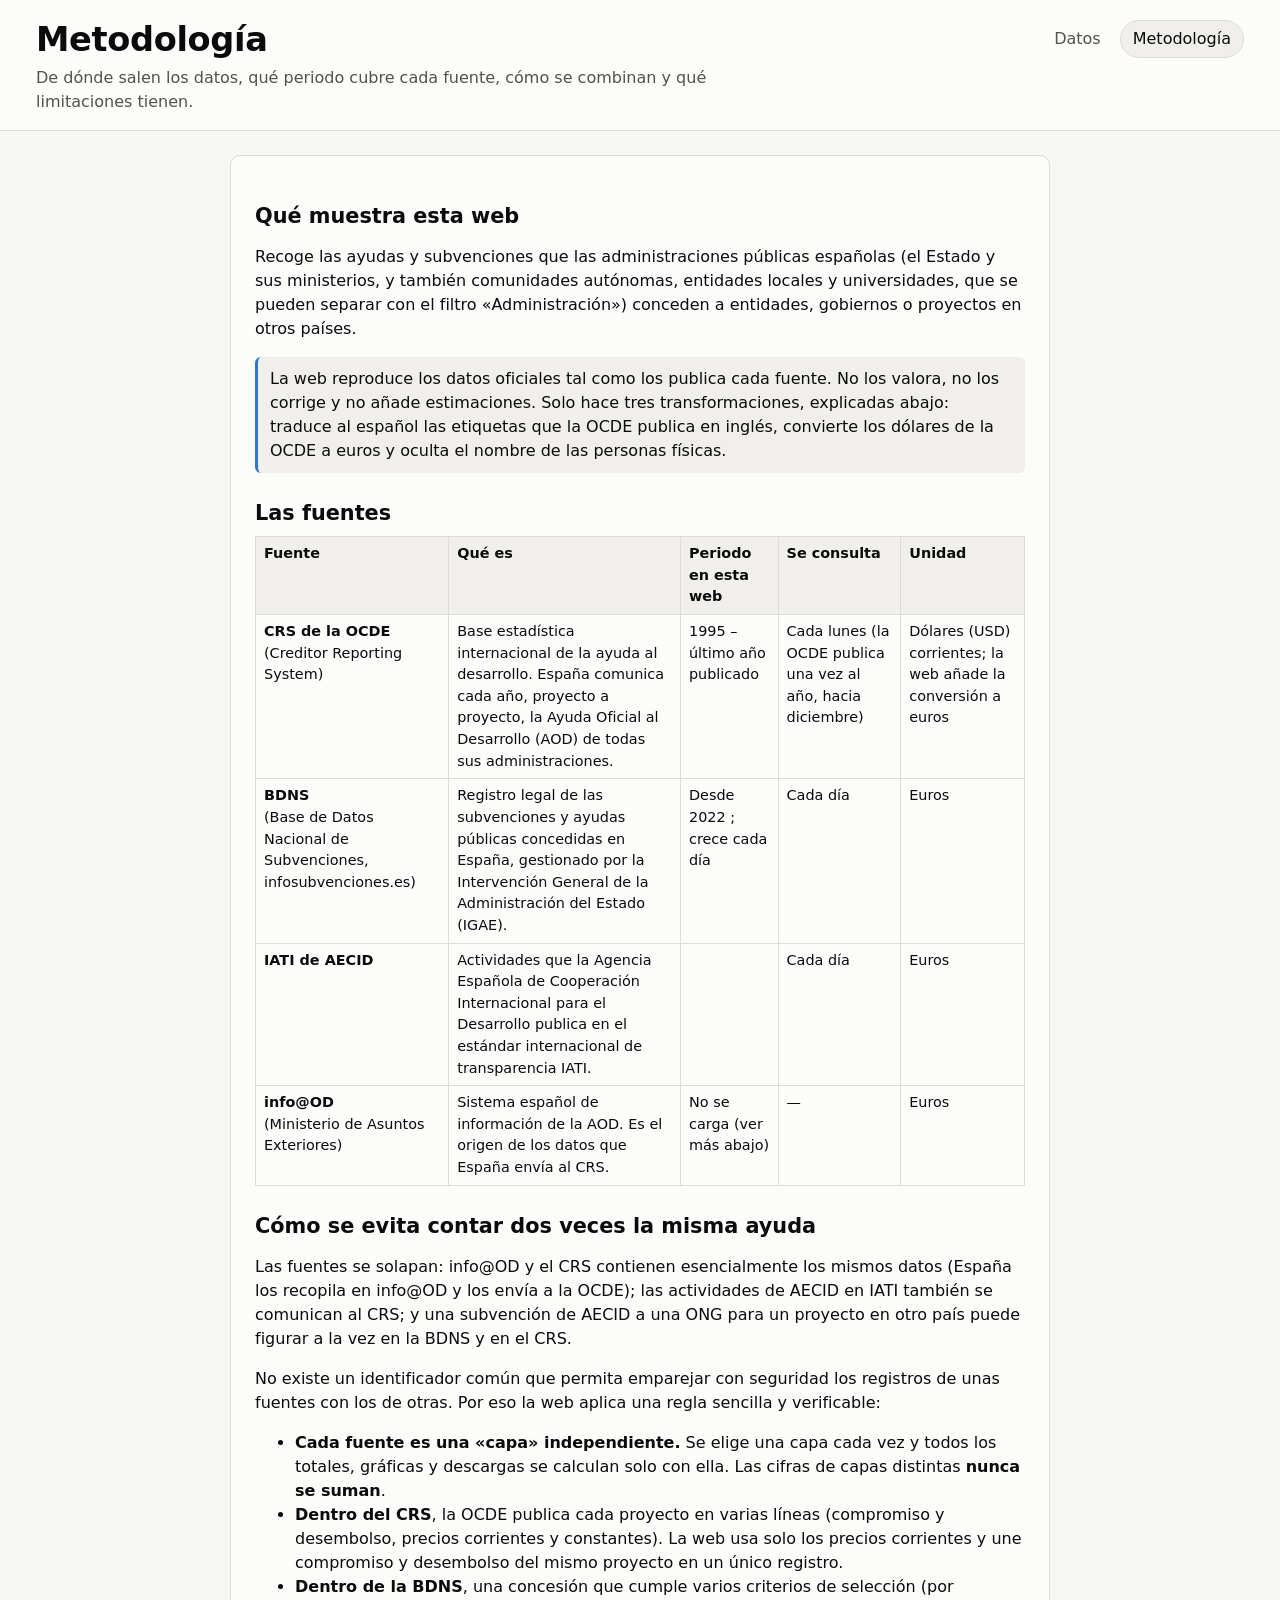
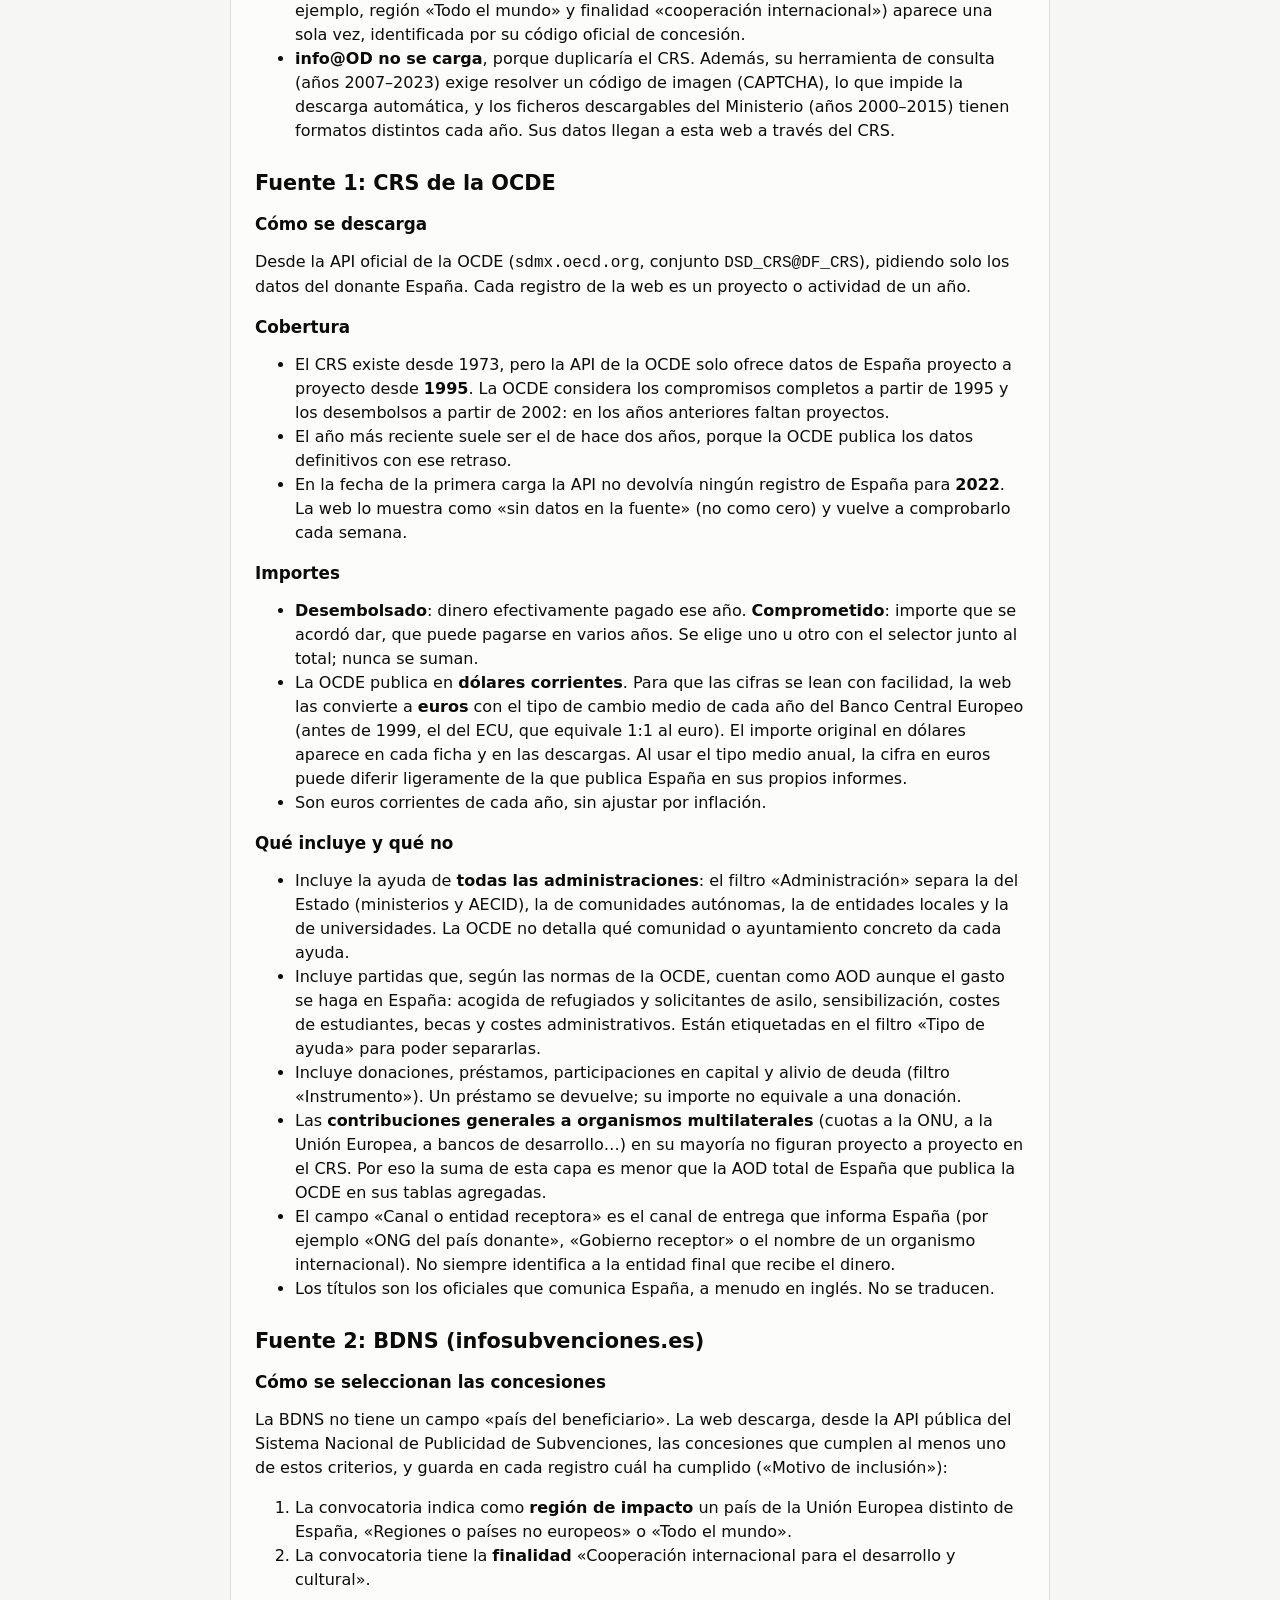
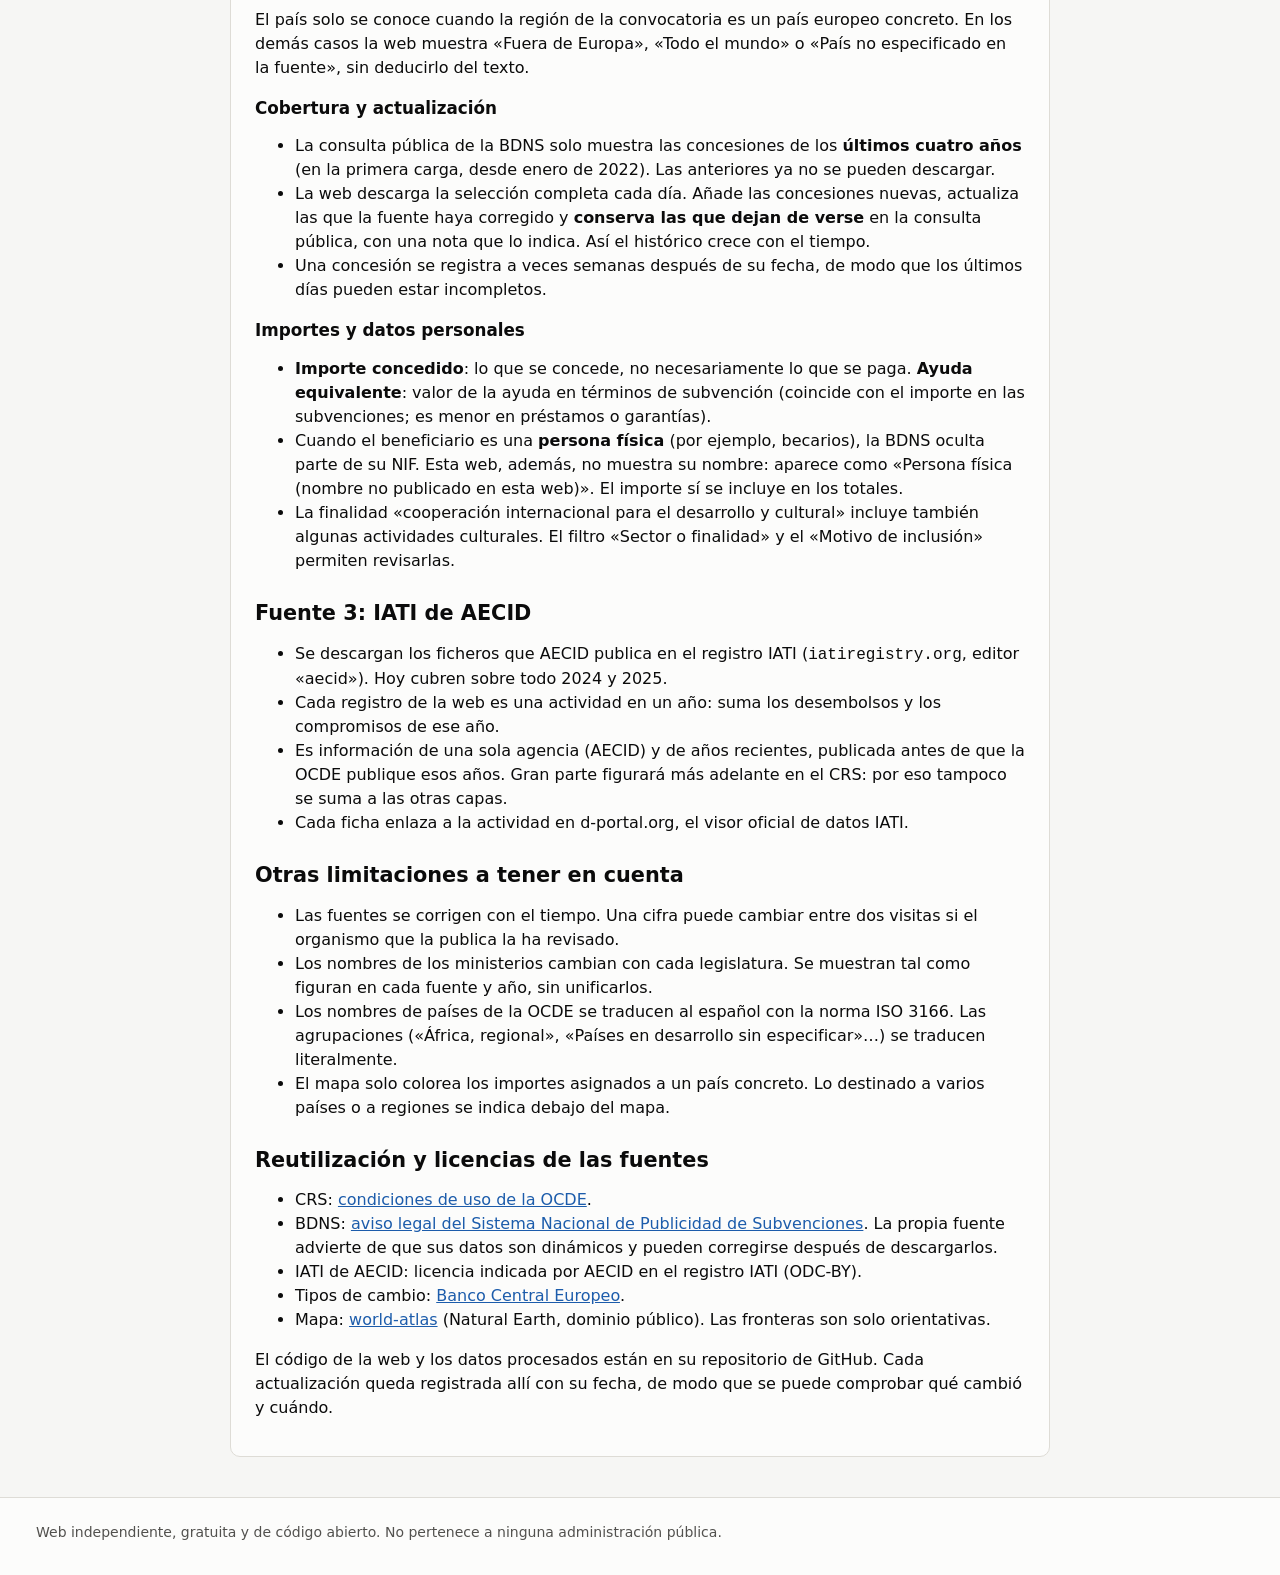
==== metodologia.html @ aa45805e "Web: página principal con filtros, gráficas, mapa, fichas y descargas; página de metodología" ====
<!doctype html>
<html lang="es">
<head>
<meta charset="utf-8">
<meta name="viewport" content="width=device-width, initial-scale=1">
<title>Metodología · Ayudas de España al exterior</title>
<meta name="description" content="De dónde salen los datos, qué periodo cubre cada fuente, cómo se combinan sin contar dos veces y cuáles son sus limitaciones.">
<link rel="icon" href="data:image/svg+xml,%3Csvg xmlns='http://www.w3.org/2000/svg' viewBox='0 0 32 32'%3E%3Ccircle cx='16' cy='16' r='14' fill='none' stroke='%232a78d6' stroke-width='3'/%3E%3Cpath d='M2 16h28M16 2c5 5 5 23 0 28M16 2c-5 5-5 23 0 28' fill='none' stroke='%232a78d6' stroke-width='2'/%3E%3C/svg%3E">
<link rel="stylesheet" href="assets/style.css">
</head>
<body>
<header class="site-header">
  <div class="wrap header-row">
    <div>
      <h1>Metodología</h1>
      <p class="subtitle">De dónde salen los datos, qué periodo cubre cada fuente, cómo se combinan y qué limitaciones tienen.</p>
    </div>
    <nav class="top-nav" aria-label="Secciones">
      <a href="index.html">Datos</a>
      <a href="metodologia.html" aria-current="page">Metodología</a>
    </nav>
  </div>
</header>

<main class="wrap">
<article class="doc">

<h2>Qué muestra esta web</h2>
<p>Recoge las ayudas y subvenciones que las administraciones públicas españolas (el Estado y sus ministerios, y también comunidades autónomas, entidades locales y universidades, que se pueden separar con el filtro «Administración») conceden a entidades, gobiernos o proyectos en otros países.</p>
<p class="callout">La web reproduce los datos oficiales tal como los publica cada fuente. No los valora, no los corrige y no añade estimaciones. Solo hace tres transformaciones, explicadas abajo: traduce al español las etiquetas que la OCDE publica en inglés, convierte los dólares de la OCDE a euros y oculta el nombre de las personas físicas.</p>

<h2>Las fuentes</h2>
<table>
  <thead><tr><th>Fuente</th><th>Qué es</th><th>Periodo en esta web</th><th>Se consulta</th><th>Unidad</th></tr></thead>
  <tbody>
    <tr><td><strong>CRS de la OCDE</strong><br>(Creditor Reporting System)</td><td>Base estadística internacional de la ayuda al desarrollo. España comunica cada año, proyecto a proyecto, la Ayuda Oficial al Desarrollo (AOD) de todas sus administraciones.</td><td>1995 – último año publicado <span data-cov="aod"></span></td><td>Cada lunes (la OCDE publica una vez al año, hacia diciembre)</td><td>Dólares (USD) corrientes; la web añade la conversión a euros</td></tr>
    <tr><td><strong>BDNS</strong><br>(Base de Datos Nacional de Subvenciones, infosubvenciones.es)</td><td>Registro legal de las subvenciones y ayudas públicas concedidas en España, gestionado por la Intervención General de la Administración del Estado (IGAE).</td><td>Desde 2022 <span data-cov="bdns"></span>; crece cada día</td><td>Cada día</td><td>Euros</td></tr>
    <tr><td><strong>IATI de AECID</strong></td><td>Actividades que la Agencia Española de Cooperación Internacional para el Desarrollo publica en el estándar internacional de transparencia IATI.</td><td><span data-cov="iati"></span></td><td>Cada día</td><td>Euros</td></tr>
    <tr><td><strong>info@OD</strong><br>(Ministerio de Asuntos Exteriores)</td><td>Sistema español de información de la AOD. Es el origen de los datos que España envía al CRS.</td><td>No se carga (ver más abajo)</td><td>—</td><td>Euros</td></tr>
  </tbody>
</table>
<div id="cobertura"></div>

<h2>Cómo se evita contar dos veces la misma ayuda</h2>
<p>Las fuentes se solapan: info@OD y el CRS contienen esencialmente los mismos datos (España los recopila en info@OD y los envía a la OCDE); las actividades de AECID en IATI también se comunican al CRS; y una subvención de AECID a una ONG para un proyecto en otro país puede figurar a la vez en la BDNS y en el CRS.</p>
<p>No existe un identificador común que permita emparejar con seguridad los registros de unas fuentes con los de otras. Por eso la web aplica una regla sencilla y verificable:</p>
<ul>
  <li><strong>Cada fuente es una «capa» independiente.</strong> Se elige una capa cada vez y todos los totales, gráficas y descargas se calculan solo con ella. Las cifras de capas distintas <strong>nunca se suman</strong>.</li>
  <li><strong>Dentro del CRS</strong>, la OCDE publica cada proyecto en varias líneas (compromiso y desembolso, precios corrientes y constantes). La web usa solo los precios corrientes y une compromiso y desembolso del mismo proyecto en un único registro.</li>
  <li><strong>Dentro de la BDNS</strong>, una concesión que cumple varios criterios de selección (por ejemplo, región «Todo el mundo» y finalidad «cooperación internacional») aparece una sola vez, identificada por su código oficial de concesión.</li>
  <li><strong>info@OD no se carga</strong>, porque duplicaría el CRS. Además, su herramienta de consulta (años 2007–2023) exige resolver un código de imagen (CAPTCHA), lo que impide la descarga automática, y los ficheros descargables del Ministerio (años 2000–2015) tienen formatos distintos cada año. Sus datos llegan a esta web a través del CRS.</li>
</ul>

<h2>Fuente 1: CRS de la OCDE</h2>
<h3>Cómo se descarga</h3>
<p>Desde la API oficial de la OCDE (<code>sdmx.oecd.org</code>, conjunto <code>DSD_CRS@DF_CRS</code>), pidiendo solo los datos del donante España. Cada registro de la web es un proyecto o actividad de un año.</p>
<h3>Cobertura</h3>
<ul>
  <li>El CRS existe desde 1973, pero la API de la OCDE solo ofrece datos de España proyecto a proyecto desde <strong>1995</strong>. La OCDE considera los compromisos completos a partir de 1995 y los desembolsos a partir de 2002: en los años anteriores faltan proyectos.</li>
  <li>El año más reciente suele ser el de hace dos años, porque la OCDE publica los datos definitivos con ese retraso.</li>
  <li>En la fecha de la primera carga la API no devolvía ningún registro de España para <strong>2022</strong>. La web lo muestra como «sin datos en la fuente» (no como cero) y vuelve a comprobarlo cada semana.</li>
</ul>
<h3>Importes</h3>
<ul>
  <li><strong>Desembolsado</strong>: dinero efectivamente pagado ese año. <strong>Comprometido</strong>: importe que se acordó dar, que puede pagarse en varios años. Se elige uno u otro con el selector junto al total; nunca se suman.</li>
  <li>La OCDE publica en <strong>dólares corrientes</strong>. Para que las cifras se lean con facilidad, la web las convierte a <strong>euros</strong> con el tipo de cambio medio de cada año del Banco Central Europeo (antes de 1999, el del ECU, que equivale 1:1 al euro). El importe original en dólares aparece en cada ficha y en las descargas. Al usar el tipo medio anual, la cifra en euros puede diferir ligeramente de la que publica España en sus propios informes.</li>
  <li>Son euros corrientes de cada año, sin ajustar por inflación.</li>
</ul>
<h3>Qué incluye y qué no</h3>
<ul>
  <li>Incluye la ayuda de <strong>todas las administraciones</strong>: el filtro «Administración» separa la del Estado (ministerios y AECID), la de comunidades autónomas, la de entidades locales y la de universidades. La OCDE no detalla qué comunidad o ayuntamiento concreto da cada ayuda.</li>
  <li>Incluye partidas que, según las normas de la OCDE, cuentan como AOD aunque el gasto se haga en España: acogida de refugiados y solicitantes de asilo, sensibilización, costes de estudiantes, becas y costes administrativos. Están etiquetadas en el filtro «Tipo de ayuda» para poder separarlas.</li>
  <li>Incluye donaciones, préstamos, participaciones en capital y alivio de deuda (filtro «Instrumento»). Un préstamo se devuelve; su importe no equivale a una donación.</li>
  <li>Las <strong>contribuciones generales a organismos multilaterales</strong> (cuotas a la ONU, a la Unión Europea, a bancos de desarrollo…) en su mayoría no figuran proyecto a proyecto en el CRS. Por eso la suma de esta capa es menor que la AOD total de España que publica la OCDE en sus tablas agregadas.</li>
  <li>El campo «Canal o entidad receptora» es el canal de entrega que informa España (por ejemplo «ONG del país donante», «Gobierno receptor» o el nombre de un organismo internacional). No siempre identifica a la entidad final que recibe el dinero.</li>
  <li>Los títulos son los oficiales que comunica España, a menudo en inglés. No se traducen.</li>
</ul>

<h2>Fuente 2: BDNS (infosubvenciones.es)</h2>
<h3>Cómo se seleccionan las concesiones</h3>
<p>La BDNS no tiene un campo «país del beneficiario». La web descarga, desde la API pública del Sistema Nacional de Publicidad de Subvenciones, las concesiones que cumplen al menos uno de estos criterios, y guarda en cada registro cuál ha cumplido («Motivo de inclusión»):</p>
<ol>
  <li>La convocatoria indica como <strong>región de impacto</strong> un país de la Unión Europea distinto de España, «Regiones o países no europeos» o «Todo el mundo».</li>
  <li>La convocatoria tiene la <strong>finalidad</strong> «Cooperación internacional para el desarrollo y cultural».</li>
</ol>
<p>El país solo se conoce cuando la región de la convocatoria es un país europeo concreto. En los demás casos la web muestra «Fuera de Europa», «Todo el mundo» o «País no especificado en la fuente», sin deducirlo del texto.</p>
<h3>Cobertura y actualización</h3>
<ul>
  <li>La consulta pública de la BDNS solo muestra las concesiones de los <strong>últimos cuatro años</strong> (en la primera carga, desde enero de 2022). Las anteriores ya no se pueden descargar.</li>
  <li>La web descarga la selección completa cada día. Añade las concesiones nuevas, actualiza las que la fuente haya corregido y <strong>conserva las que dejan de verse</strong> en la consulta pública, con una nota que lo indica. Así el histórico crece con el tiempo.</li>
  <li>Una concesión se registra a veces semanas después de su fecha, de modo que los últimos días pueden estar incompletos.</li>
</ul>
<h3>Importes y datos personales</h3>
<ul>
  <li><strong>Importe concedido</strong>: lo que se concede, no necesariamente lo que se paga. <strong>Ayuda equivalente</strong>: valor de la ayuda en términos de subvención (coincide con el importe en las subvenciones; es menor en préstamos o garantías).</li>
  <li>Cuando el beneficiario es una <strong>persona física</strong> (por ejemplo, becarios), la BDNS oculta parte de su NIF. Esta web, además, no muestra su nombre: aparece como «Persona física (nombre no publicado en esta web)». El importe sí se incluye en los totales.</li>
  <li>La finalidad «cooperación internacional para el desarrollo y cultural» incluye también algunas actividades culturales. El filtro «Sector o finalidad» y el «Motivo de inclusión» permiten revisarlas.</li>
</ul>

<h2>Fuente 3: IATI de AECID</h2>
<ul>
  <li>Se descargan los ficheros que AECID publica en el registro IATI (<code>iatiregistry.org</code>, editor «aecid»). Hoy cubren sobre todo 2024 y 2025.</li>
  <li>Cada registro de la web es una actividad en un año: suma los desembolsos y los compromisos de ese año.</li>
  <li>Es información de una sola agencia (AECID) y de años recientes, publicada antes de que la OCDE publique esos años. Gran parte figurará más adelante en el CRS: por eso tampoco se suma a las otras capas.</li>
  <li>Cada ficha enlaza a la actividad en d-portal.org, el visor oficial de datos IATI.</li>
</ul>

<h2>Otras limitaciones a tener en cuenta</h2>
<ul>
  <li>Las fuentes se corrigen con el tiempo. Una cifra puede cambiar entre dos visitas si el organismo que la publica la ha revisado.</li>
  <li>Los nombres de los ministerios cambian con cada legislatura. Se muestran tal como figuran en cada fuente y año, sin unificarlos.</li>
  <li>Los nombres de países de la OCDE se traducen al español con la norma ISO 3166. Las agrupaciones («África, regional», «Países en desarrollo sin especificar»…) se traducen literalmente.</li>
  <li>El mapa solo colorea los importes asignados a un país concreto. Lo destinado a varios países o a regiones se indica debajo del mapa.</li>
</ul>

<h2>Reutilización y licencias de las fuentes</h2>
<ul>
  <li>CRS: <a href="https://www.oecd.org/en/about/terms-conditions.html" rel="noopener">condiciones de uso de la OCDE</a>.</li>
  <li>BDNS: <a href="https://www.infosubvenciones.es/bdnstrans/GE/es/avisolegal" rel="noopener">aviso legal del Sistema Nacional de Publicidad de Subvenciones</a>. La propia fuente advierte de que sus datos son dinámicos y pueden corregirse después de descargarlos.</li>
  <li>IATI de AECID: licencia indicada por AECID en el registro IATI (ODC-BY).</li>
  <li>Tipos de cambio: <a href="https://data.ecb.europa.eu/" rel="noopener">Banco Central Europeo</a>.</li>
  <li>Mapa: <a href="https://github.com/topojson/world-atlas" rel="noopener">world-atlas</a> (Natural Earth, dominio público). Las fronteras son solo orientativas.</li>
</ul>
<p>El código de la web y los datos procesados están en su repositorio de GitHub. Cada actualización queda registrada allí con su fecha, de modo que se puede comprobar qué cambió y cuándo.</p>

</article>
</main>

<footer class="site-footer">
  <div class="wrap"><p>Web independiente, gratuita y de código abierto. No pertenece a ninguna administración pública.</p></div>
</footer>
<script>
(async () => {
  try {
    const m = await (await fetch("data/manifest.json", { cache: "no-cache" })).json();
    const fmt = new Intl.NumberFormat("es-ES", { maximumFractionDigits: 0 });
    for (const [k, c] of Object.entries(m.capas)) {
      const ys = c.anios.filter((a) => a.registros > 0).map((a) => a.anio);
      const el = document.querySelector(`[data-cov="${k}"]`);
      if (el && ys.length) el.textContent = `(datos cargados: ${Math.min(...ys)}–${Math.max(...ys)})`;
    }
    const rows = [];
    for (const [k, c] of Object.entries(m.capas)) {
      for (const a of c.anios) rows.push(`<tr><td>${c.corto}</td><td>${a.anio}</td><td style="text-align:right">${fmt.format(a.registros)}</td><td style="text-align:right">${fmt.format(a.importe)} €</td><td style="text-align:right">${a.usd ? fmt.format(a.usd) + " $" : "—"}</td></tr>`);
    }
    document.getElementById("cobertura").innerHTML = `<h3>Registros cargados por fuente y año</h3>
      <p>Para cotejar con las fuentes. Importe principal: desembolsado (OCDE, IATI) o concedido (BDNS). Generado el ${new Date(m.generado).toLocaleString("es-ES")}.</p>
      <table><thead><tr><th>Fuente</th><th>Año</th><th>Registros</th><th>Importe (EUR)</th><th>Importe publicado (USD)</th></tr></thead><tbody>${rows.join("")}</tbody></table>`;
  } catch (e) { /* sin datos todavía */ }
})();
</script>
</body>
</html>
---- assets/style.css ----
:root {
  color-scheme: light;
  --bg: #f6f6f4;
  --surface: #fcfcfb;
  --surface-2: #f0efec;
  --border: #dedcd6;
  --grid: #e7e6e2;
  --text: #0b0b0b;
  --text-2: #52514e;
  --text-3: #6f6e69;
  --accent: #2a78d6;
  --accent-ink: #1c5cab;
  --accent-soft: #cde2fb;
  --focus: #2a78d6;
  --series-1: #2a78d6;
  --seq-0: #e8f1fc;
  --seq-1: #9ec5f4;
  --seq-2: #5598e7;
  --seq-3: #256abf;
  --seq-4: #0d366b;
  --map-empty: #e7e6e2;
  --shadow: 0 1px 2px rgba(0,0,0,.05), 0 2px 8px rgba(0,0,0,.04);
  --radius: 10px;
  font-family: system-ui, -apple-system, "Segoe UI", Roboto, "Helvetica Neue", Arial, sans-serif;
}
@media (prefers-color-scheme: dark) {
  :root:not([data-theme="light"]) {
    color-scheme: dark;
    --bg: #121211;
    --surface: #1a1a19;
    --surface-2: #232321;
    --border: #383835;
    --grid: #2c2c2a;
    --text: #ffffff;
    --text-2: #c3c2b7;
    --text-3: #9d9c93;
    --accent: #3987e5;
    --accent-ink: #86b6ef;
    --accent-soft: #184f95;
    --focus: #6da7ec;
    --series-1: #3987e5;
    --seq-0: #1f2a38;
    --seq-1: #184f95;
    --seq-2: #2a78d6;
    --seq-3: #6da7ec;
    --seq-4: #cde2fb;
    --map-empty: #2c2c2a;
    --shadow: none;
  }
}
:root[data-theme="dark"] {
  color-scheme: dark;
  --bg: #121211; --surface: #1a1a19; --surface-2: #232321; --border: #383835; --grid: #2c2c2a;
  --text: #ffffff; --text-2: #c3c2b7; --text-3: #9d9c93; --accent: #3987e5; --accent-ink: #86b6ef;
  --accent-soft: #184f95; --focus: #6da7ec; --series-1: #3987e5; --seq-0: #1f2a38; --seq-1: #184f95;
  --seq-2: #2a78d6; --seq-3: #6da7ec; --seq-4: #cde2fb; --map-empty: #2c2c2a; --shadow: none;
}

* { box-sizing: border-box; }
html { -webkit-text-size-adjust: 100%; }
body { margin: 0; background: var(--bg); color: var(--text); line-height: 1.5; font-size: 16px; }
a { color: var(--accent-ink); }
a:focus-visible, button:focus-visible, input:focus-visible, select:focus-visible, [tabindex]:focus-visible { outline: 2px solid var(--focus); outline-offset: 2px; }
.wrap { max-width: 1240px; margin: 0 auto; padding: 0 16px; }
h1, h2, h3 { line-height: 1.2; margin: 0; }

.site-header { background: var(--surface); border-bottom: 1px solid var(--border); padding: 20px 0 16px; }
.header-row { display: flex; gap: 16px; justify-content: space-between; align-items: flex-start; flex-wrap: wrap; }
h1 { font-size: clamp(1.5rem, 1.1rem + 1.6vw, 2.1rem); letter-spacing: -0.01em; }
.subtitle { margin: 6px 0 0; color: var(--text-2); max-width: 70ch; }
.top-nav { display: flex; gap: 6px; }
.top-nav a { text-decoration: none; padding: 6px 12px; border-radius: 999px; color: var(--text-2); border: 1px solid transparent; }
.top-nav a[aria-current="page"] { color: var(--text); border-color: var(--border); background: var(--surface-2); }

main > section { margin-top: 24px; }
.section-label { font-size: .8rem; text-transform: uppercase; letter-spacing: .06em; color: var(--text-3); font-weight: 600; margin-bottom: 10px; }

.layer-tabs { display: grid; grid-template-columns: repeat(auto-fit, minmax(240px, 1fr)); gap: 10px; }
.layer-tab { text-align: left; background: var(--surface); border: 1px solid var(--border); border-radius: var(--radius); padding: 12px 14px; cursor: pointer; color: var(--text); font: inherit; box-shadow: var(--shadow); }
.layer-tab strong { display: block; font-size: 1rem; }
.layer-tab span { display: block; color: var(--text-2); font-size: .875rem; margin-top: 2px; }
.layer-tab[aria-selected="true"] { border-color: var(--accent); box-shadow: inset 0 0 0 1px var(--accent); }
.layer-note { margin: 10px 0 0; color: var(--text-2); font-size: .9rem; background: var(--surface-2); border-radius: 8px; padding: 10px 12px; }

.filters { background: var(--surface); border: 1px solid var(--border); border-radius: var(--radius); padding: 14px; box-shadow: var(--shadow); }
.filters-head, .totals-head, .records-head { display: flex; justify-content: space-between; align-items: center; gap: 12px; flex-wrap: wrap; }
.filters-head .section-label, .totals-head .section-label, .records-head .section-label { margin-bottom: 0; }
.filter-grid { display: grid; grid-template-columns: repeat(auto-fill, minmax(220px, 1fr)); gap: 12px; margin-top: 12px; }
.field { display: flex; flex-direction: column; gap: 4px; min-width: 0; position: relative; }
.field > span { font-size: .85rem; color: var(--text-2); font-weight: 500; }
.field-wide { grid-column: 1 / -1; }
input, select { font: inherit; color: var(--text); background: var(--surface); border: 1px solid var(--border); border-radius: 8px; padding: 8px 10px; min-width: 0; width: 100%; }
.range-row { display: flex; align-items: center; gap: 6px; }
.range-row > * { flex: 1; }
.range-row > span { flex: 0; color: var(--text-3); }
.btn-link { background: none; border: none; color: var(--accent-ink); cursor: pointer; font: inherit; padding: 4px 0; text-decoration: underline; }
.btn { font: inherit; background: var(--surface); color: var(--text); border: 1px solid var(--border); border-radius: 8px; padding: 7px 12px; cursor: pointer; }
.btn:hover { background: var(--surface-2); }
.btn:disabled { opacity: .5; cursor: default; }

/* Selector múltiple */
.ms-btn { text-align: left; font: inherit; background: var(--surface); color: var(--text); border: 1px solid var(--border); border-radius: 8px; padding: 8px 30px 8px 10px; cursor: pointer; width: 100%; white-space: nowrap; overflow: hidden; text-overflow: ellipsis; position: relative; }
.ms-btn::after { content: ""; position: absolute; right: 12px; top: 50%; width: 7px; height: 7px; border-right: 2px solid var(--text-3); border-bottom: 2px solid var(--text-3); transform: translateY(-70%) rotate(45deg); }
.ms-btn.active { border-color: var(--accent); }
.ms-pop { position: absolute; z-index: 20; top: 100%; left: 0; margin-top: 4px; width: max(100%, 300px); max-width: calc(100vw - 32px); background: var(--surface); border: 1px solid var(--border); border-radius: 10px; box-shadow: 0 8px 24px rgba(0,0,0,.18); padding: 8px; }
.ms-pop input { margin-bottom: 6px; }
.ms-list { max-height: 280px; overflow: auto; }
.ms-opt { display: grid; grid-template-columns: auto 1fr auto; gap: 8px; align-items: start; padding: 5px 6px; border-radius: 6px; cursor: pointer; font-size: .9rem; }
.ms-opt:hover { background: var(--surface-2); }
.ms-opt input { width: auto; margin: 3px 0 0; padding: 0; }
.ms-opt small { color: var(--text-3); font-variant-numeric: tabular-nums; white-space: nowrap; }
.ms-actions { display: flex; justify-content: space-between; border-top: 1px solid var(--border); margin-top: 6px; padding-top: 6px; }

.active-filters { display: flex; flex-wrap: wrap; gap: 6px; margin-top: 12px; }
.chip { display: inline-flex; align-items: center; gap: 6px; background: var(--surface-2); border: 1px solid var(--border); border-radius: 999px; padding: 3px 4px 3px 10px; font-size: .85rem; max-width: 100%; }
.chip span { overflow: hidden; text-overflow: ellipsis; white-space: nowrap; }
.chip button { border: none; background: none; color: var(--text-2); cursor: pointer; font-size: 1rem; line-height: 1; padding: 2px 6px; border-radius: 999px; }
.chip button:hover { background: var(--border); }

.measure-toggle { display: inline-flex; border: 1px solid var(--border); border-radius: 999px; padding: 3px; background: var(--surface); }
.measure-toggle button { font: inherit; font-size: .875rem; border: none; background: none; color: var(--text-2); padding: 5px 12px; border-radius: 999px; cursor: pointer; }
.measure-toggle button[aria-checked="true"] { background: var(--accent); color: #fff; }

.hero { margin-top: 12px; background: var(--surface); border: 1px solid var(--border); border-radius: var(--radius); padding: 18px 20px; box-shadow: var(--shadow); }
.hero-label { color: var(--text-2); font-weight: 500; }
.hero-value { font-size: clamp(2.2rem, 1.4rem + 3.5vw, 3.6rem); font-weight: 650; letter-spacing: -0.02em; line-height: 1.1; margin-top: 4px; overflow-wrap: anywhere; }
.hero-words { color: var(--text); font-size: 1.1rem; margin-top: 4px; }
.hero-foot { color: var(--text-3); font-size: .875rem; margin-top: 8px; }
.stat-row { display: grid; grid-template-columns: repeat(auto-fit, minmax(170px, 1fr)); gap: 10px; margin-top: 10px; }
.stat { background: var(--surface); border: 1px solid var(--border); border-radius: var(--radius); padding: 12px 14px; }
.stat-label { color: var(--text-2); font-size: .85rem; }
.stat-value { font-size: 1.35rem; font-weight: 600; margin-top: 2px; font-variant-numeric: tabular-nums; overflow-wrap: anywhere; }
.progress { margin-top: 10px; position: relative; height: 26px; background: var(--surface-2); border-radius: 8px; overflow: hidden; }
.progress-bar { position: absolute; inset: 0 auto 0 0; width: 0; background: var(--accent-soft); transition: width .2s; }
.progress span { position: relative; padding: 0 10px; font-size: .85rem; line-height: 26px; color: var(--text); }

.charts { display: grid; grid-template-columns: repeat(2, minmax(0, 1fr)); gap: 12px; }
.card { margin: 0; background: var(--surface); border: 1px solid var(--border); border-radius: var(--radius); padding: 14px 14px 6px; box-shadow: var(--shadow); min-width: 0; }
.card-wide { grid-column: 1 / -1; }
.card h3 { font-size: 1rem; }
.card-sub { margin: 2px 0 0; color: var(--text-3); font-size: .85rem; }
.chart { width: 100%; height: 300px; }
.chart-tall { height: 440px; }
.chart-map { height: 440px; }
@media (max-width: 820px) {
  .charts { grid-template-columns: minmax(0, 1fr); }
  .chart-map { height: 300px; }
}

.records { background: var(--surface); border: 1px solid var(--border); border-radius: var(--radius); padding: 14px; box-shadow: var(--shadow); margin-bottom: 24px; }
.records-note { color: var(--text-3); font-size: .875rem; margin: 6px 0 10px; }
.downloads { display: flex; gap: 8px; flex-wrap: wrap; }
.table-wrap { overflow-x: auto; border: 1px solid var(--border); border-radius: 8px; }
.table { width: 100%; border-collapse: collapse; font-size: .9rem; min-width: 720px; }
.table th, .table td { padding: 8px 10px; text-align: left; border-bottom: 1px solid var(--grid); vertical-align: top; }
.table th { position: sticky; top: 0; background: var(--surface-2); font-weight: 600; color: var(--text-2); cursor: pointer; user-select: none; white-space: nowrap; }
.table th[aria-sort="ascending"]::after { content: " ▲"; font-size: .7em; }
.table th[aria-sort="descending"]::after { content: " ▼"; font-size: .7em; }
.table td.num, .table th.num { text-align: right; font-variant-numeric: tabular-nums; white-space: nowrap; }
.table tbody tr { cursor: pointer; }
.table tbody tr:hover { background: var(--surface-2); }
.table td.title { max-width: 420px; }
.table .muted { color: var(--text-3); }
.pager { display: flex; align-items: center; justify-content: center; gap: 12px; margin-top: 12px; flex-wrap: wrap; }
#page-info { color: var(--text-2); font-size: .9rem; }

.ficha { border: 1px solid var(--border); border-radius: 14px; padding: 18px 20px; max-width: 760px; width: calc(100vw - 32px); background: var(--surface); color: var(--text); }
.ficha::backdrop { background: rgba(0,0,0,.45); }
.ficha-close { text-align: right; margin: -6px 0 4px; }
.ficha h2 { font-size: 1.2rem; margin-bottom: 4px; }
.ficha .ficha-amount { font-size: 1.8rem; font-weight: 650; margin: 10px 0 2px; }
.ficha dl { display: grid; grid-template-columns: minmax(130px, max-content) 1fr; gap: 6px 14px; margin: 14px 0; }
.ficha dt { color: var(--text-2); font-size: .9rem; }
.ficha dd { margin: 0; overflow-wrap: anywhere; }
.ficha .src { background: var(--surface-2); border-radius: 8px; padding: 10px 12px; font-size: .9rem; }
@media (max-width: 560px) { .ficha dl { grid-template-columns: 1fr; } .ficha dt { margin-top: 6px; } }

.site-footer { border-top: 1px solid var(--border); background: var(--surface); color: var(--text-2); font-size: .875rem; padding: 18px 0 28px; }
.site-footer p { margin: 6px 0; }

/* Página de metodología */
.doc { max-width: 820px; margin: 24px auto 40px; background: var(--surface); border: 1px solid var(--border); border-radius: var(--radius); padding: 20px 24px; }
.doc h2 { font-size: 1.3rem; margin: 28px 0 8px; }
.doc h3 { font-size: 1.05rem; margin: 18px 0 6px; }
.doc p, .doc li { color: var(--text); }
.doc table { width: 100%; border-collapse: collapse; font-size: .9rem; margin: 10px 0; display: block; overflow-x: auto; }
.doc th, .doc td { border: 1px solid var(--border); padding: 6px 8px; text-align: left; vertical-align: top; }
.doc th { background: var(--surface-2); }
.doc .callout { background: var(--surface-2); border-left: 3px solid var(--accent); padding: 10px 12px; border-radius: 6px; }
.empty { color: var(--text-3); padding: 24px; text-align: center; }
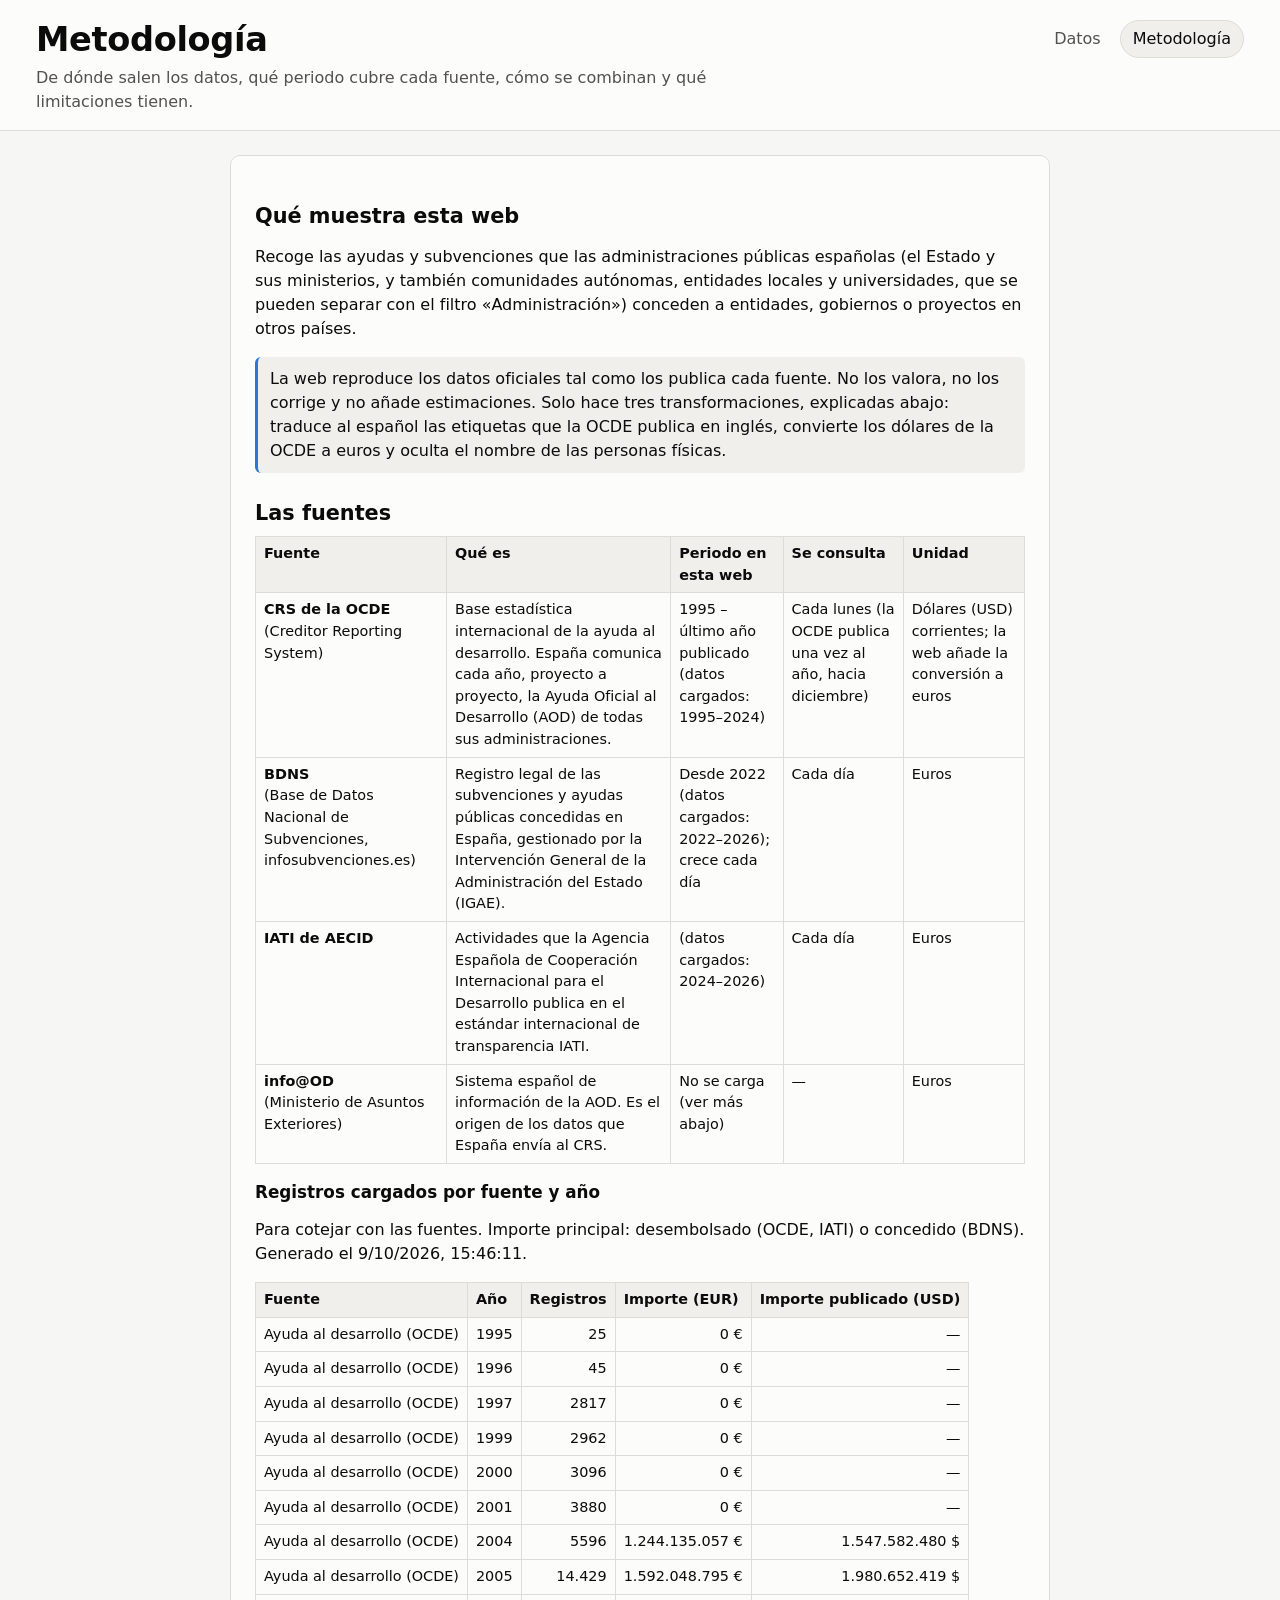
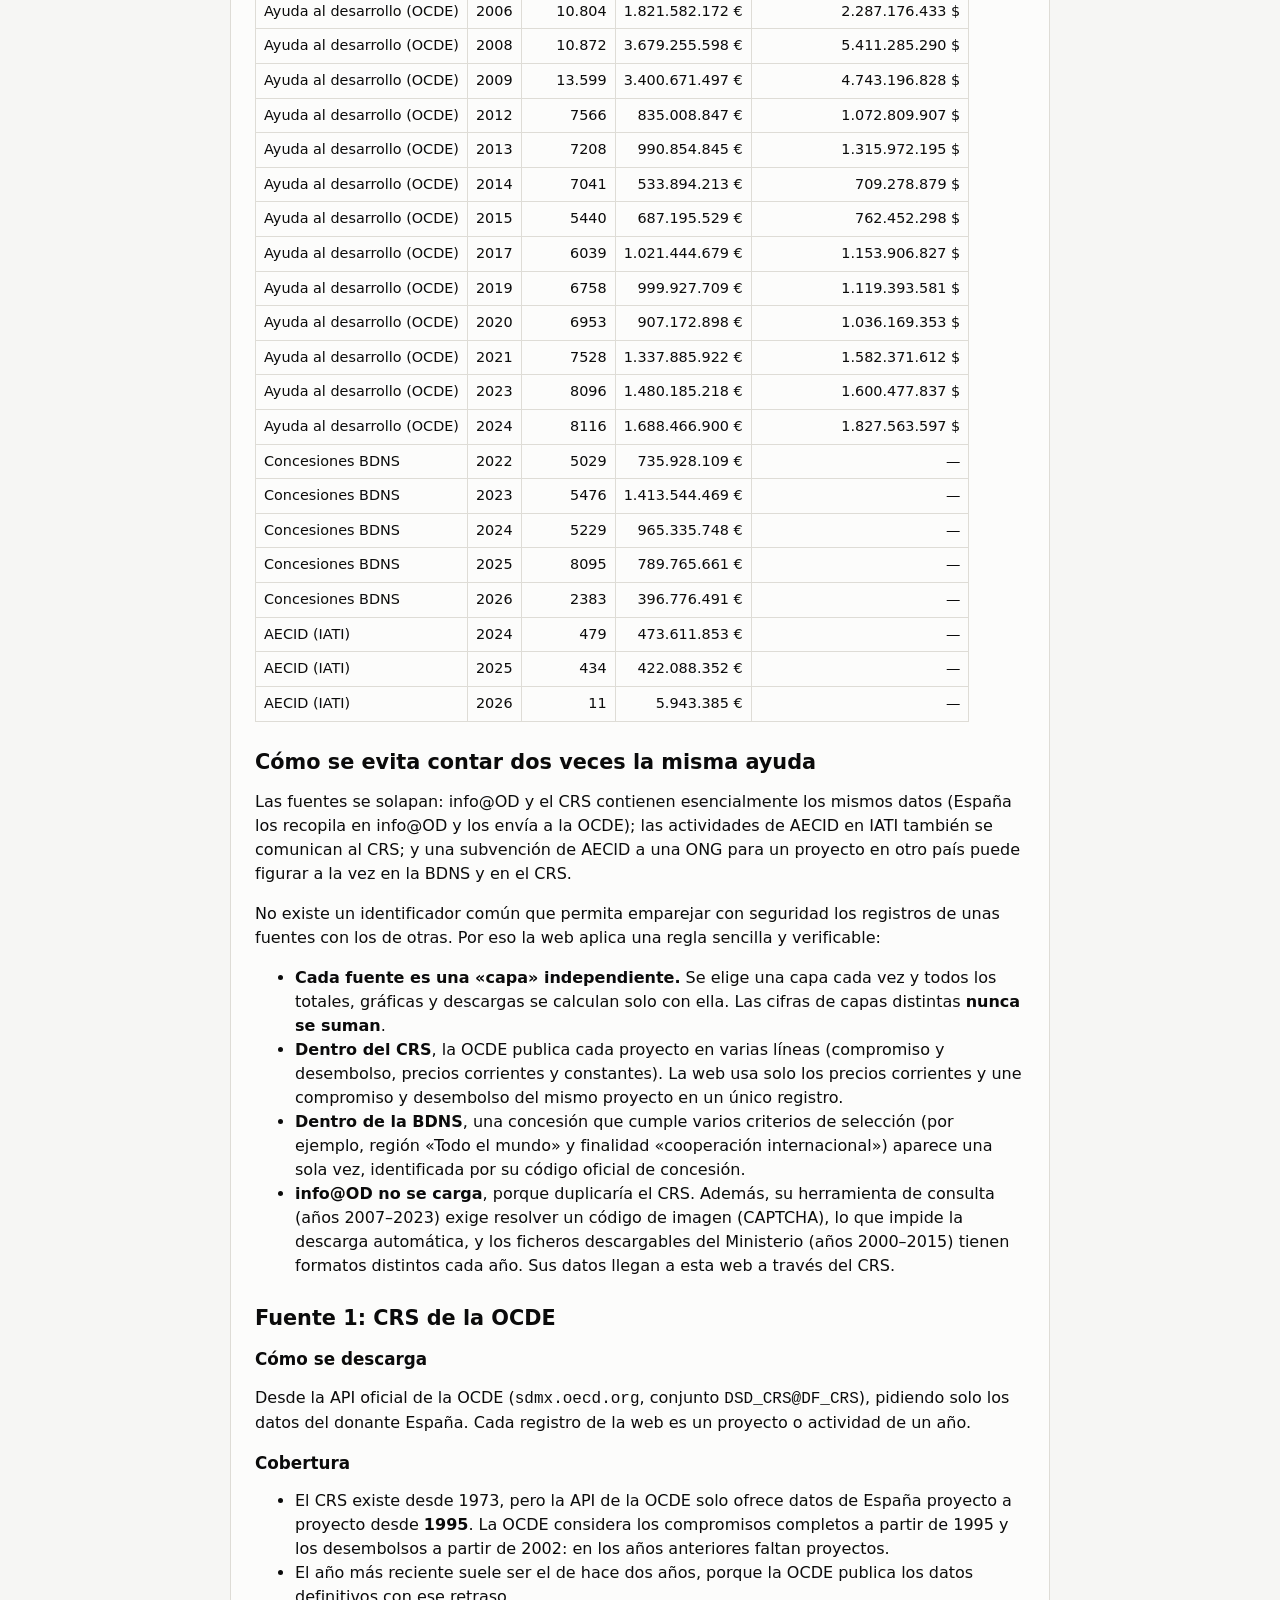
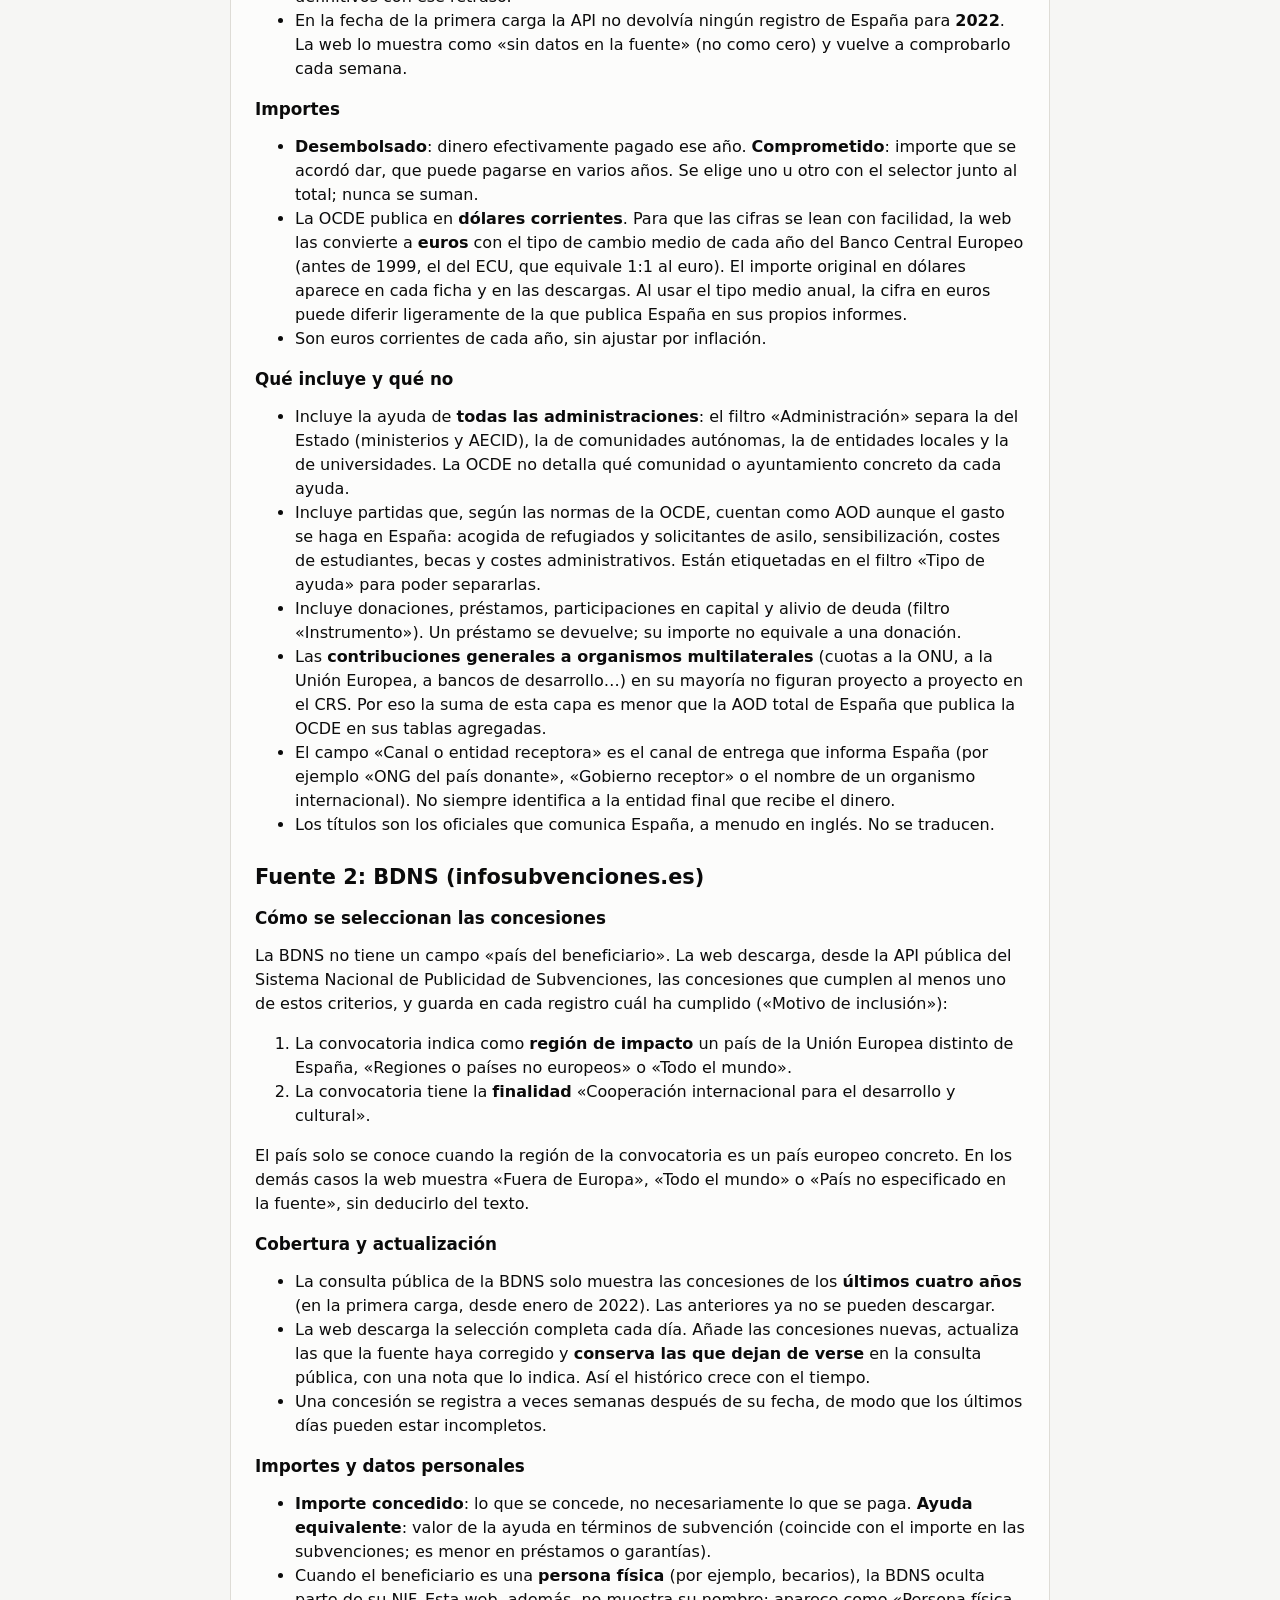
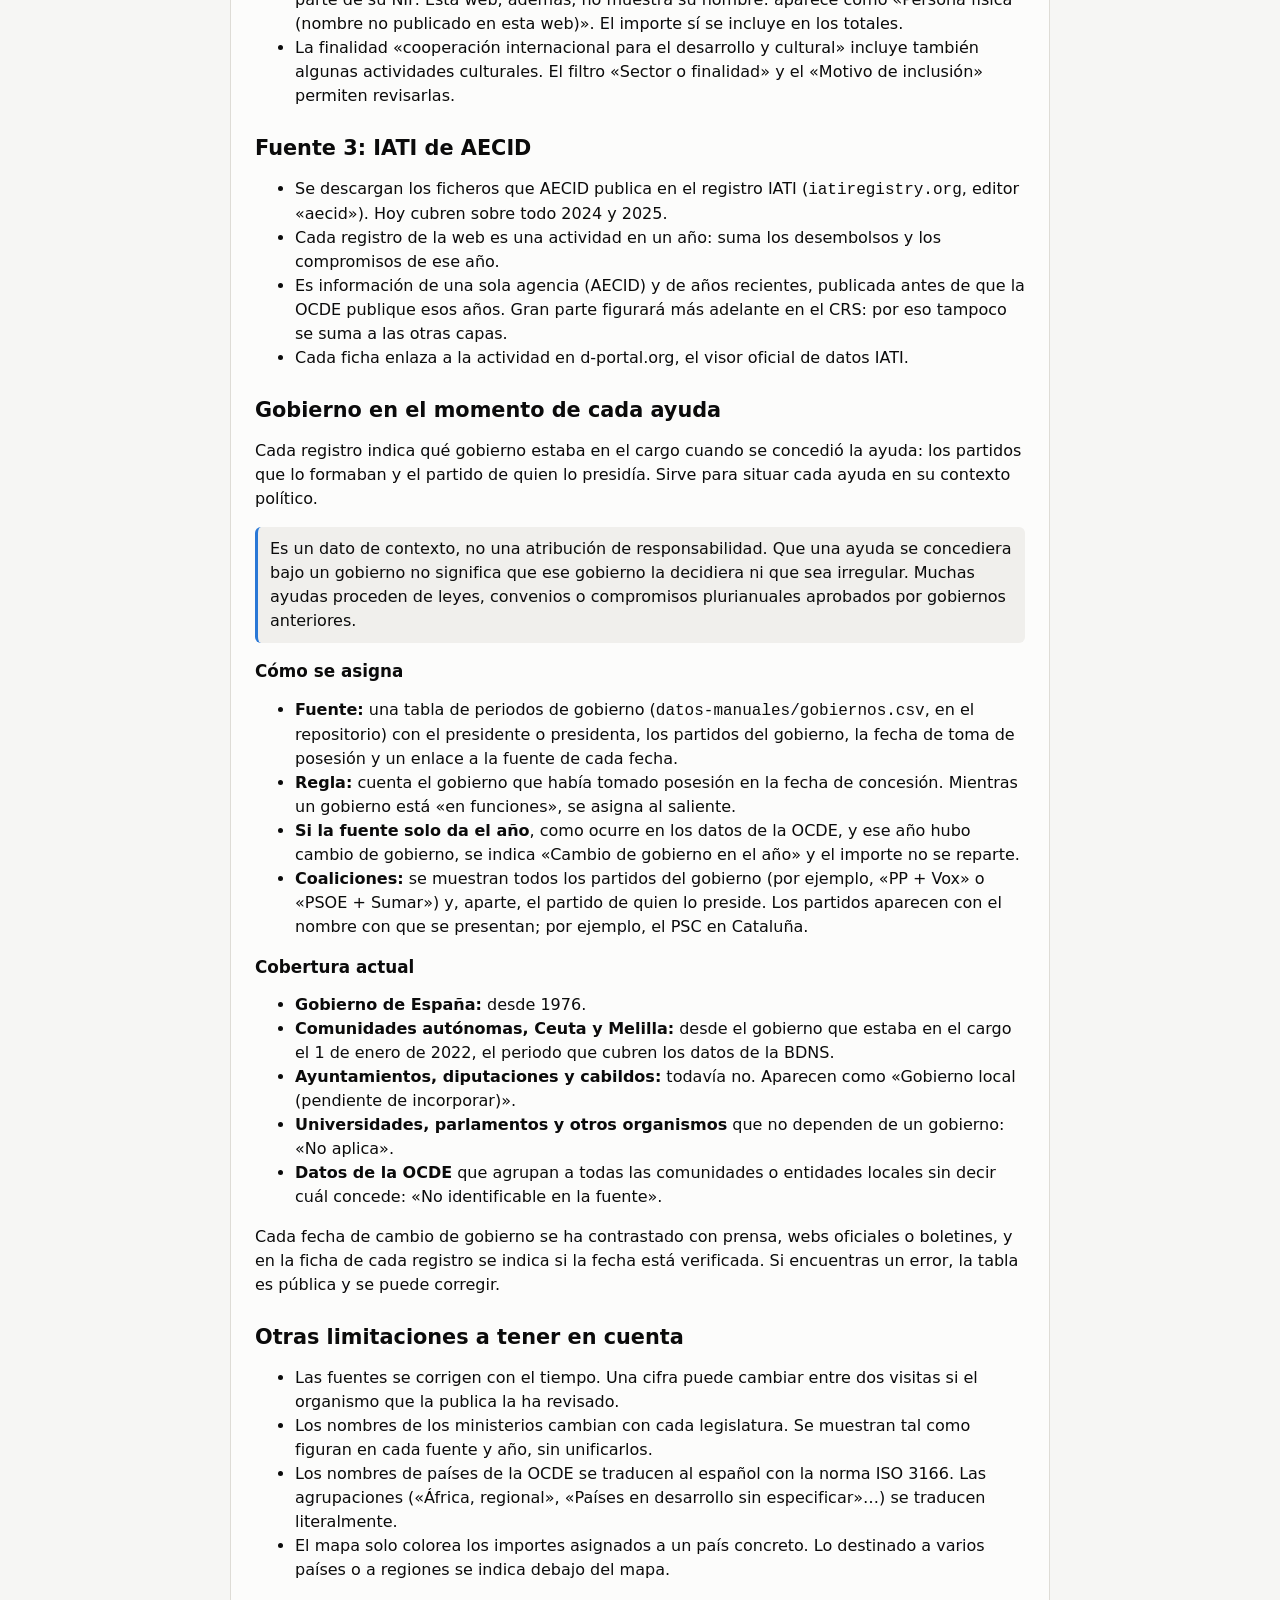
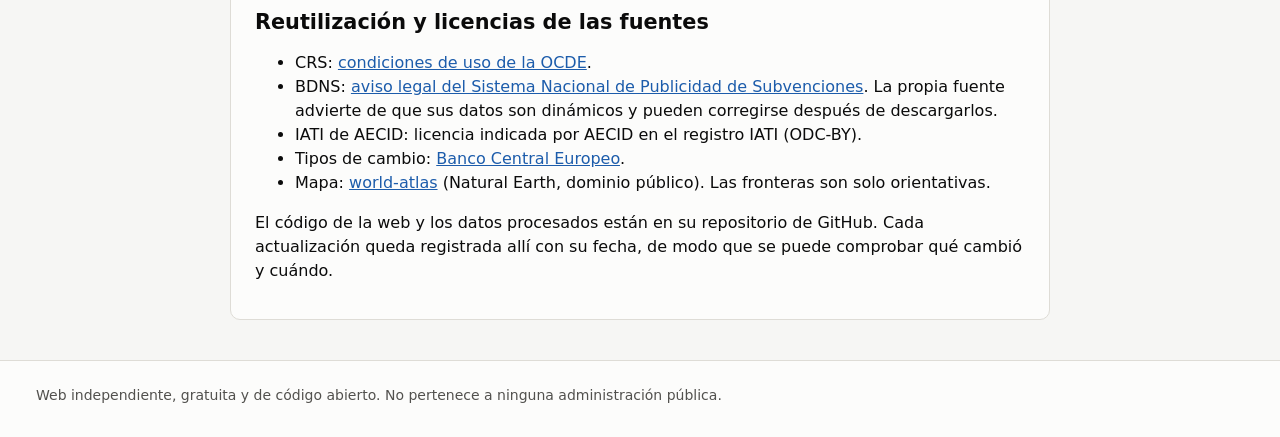
==== commit 29240de9: "Gobierno en el momento de cada ayuda: tabla de gobiernos verificada, filtro, gráfica, ficha y metodo" ====
--- a/metodologia.html
+++ b/metodologia.html
@@ -105,6 +105,26 @@
   <li>Cada ficha enlaza a la actividad en d-portal.org, el visor oficial de datos IATI.</li>
 </ul>
 
+<h2>Gobierno en el momento de cada ayuda</h2>
+<p>Cada registro indica qué gobierno estaba en el cargo cuando se concedió la ayuda: los partidos que lo formaban y el partido de quien lo presidía. Sirve para situar cada ayuda en su contexto político.</p>
+<p class="callout">Es un dato de contexto, no una atribución de responsabilidad. Que una ayuda se concediera bajo un gobierno no significa que ese gobierno la decidiera ni que sea irregular. Muchas ayudas proceden de leyes, convenios o compromisos plurianuales aprobados por gobiernos anteriores.</p>
+<h3>Cómo se asigna</h3>
+<ul>
+  <li><strong>Fuente:</strong> una tabla de periodos de gobierno (<code>datos-manuales/gobiernos.csv</code>, en el repositorio) con el presidente o presidenta, los partidos del gobierno, la fecha de toma de posesión y un enlace a la fuente de cada fecha.</li>
+  <li><strong>Regla:</strong> cuenta el gobierno que había tomado posesión en la fecha de concesión. Mientras un gobierno está «en funciones», se asigna al saliente.</li>
+  <li><strong>Si la fuente solo da el año</strong>, como ocurre en los datos de la OCDE, y ese año hubo cambio de gobierno, se indica «Cambio de gobierno en el año» y el importe no se reparte.</li>
+  <li><strong>Coaliciones:</strong> se muestran todos los partidos del gobierno (por ejemplo, «PP + Vox» o «PSOE + Sumar») y, aparte, el partido de quien lo preside. Los partidos aparecen con el nombre con que se presentan; por ejemplo, el PSC en Cataluña.</li>
+</ul>
+<h3>Cobertura actual</h3>
+<ul>
+  <li><strong>Gobierno de España:</strong> desde 1976.</li>
+  <li><strong>Comunidades autónomas, Ceuta y Melilla:</strong> desde el gobierno que estaba en el cargo el 1 de enero de 2022, el periodo que cubren los datos de la BDNS.</li>
+  <li><strong>Ayuntamientos, diputaciones y cabildos:</strong> todavía no. Aparecen como «Gobierno local (pendiente de incorporar)».</li>
+  <li><strong>Universidades, parlamentos y otros organismos</strong> que no dependen de un gobierno: «No aplica».</li>
+  <li><strong>Datos de la OCDE</strong> que agrupan a todas las comunidades o entidades locales sin decir cuál concede: «No identificable en la fuente».</li>
+</ul>
+<p>Cada fecha de cambio de gobierno se ha contrastado con prensa, webs oficiales o boletines, y en la ficha de cada registro se indica si la fecha está verificada. Si encuentras un error, la tabla es pública y se puede corregir.</p>
+
 <h2>Otras limitaciones a tener en cuenta</h2>
 <ul>
   <li>Las fuentes se corrigen con el tiempo. Una cifra puede cambiar entre dos visitas si el organismo que la publica la ha revisado.</li>
